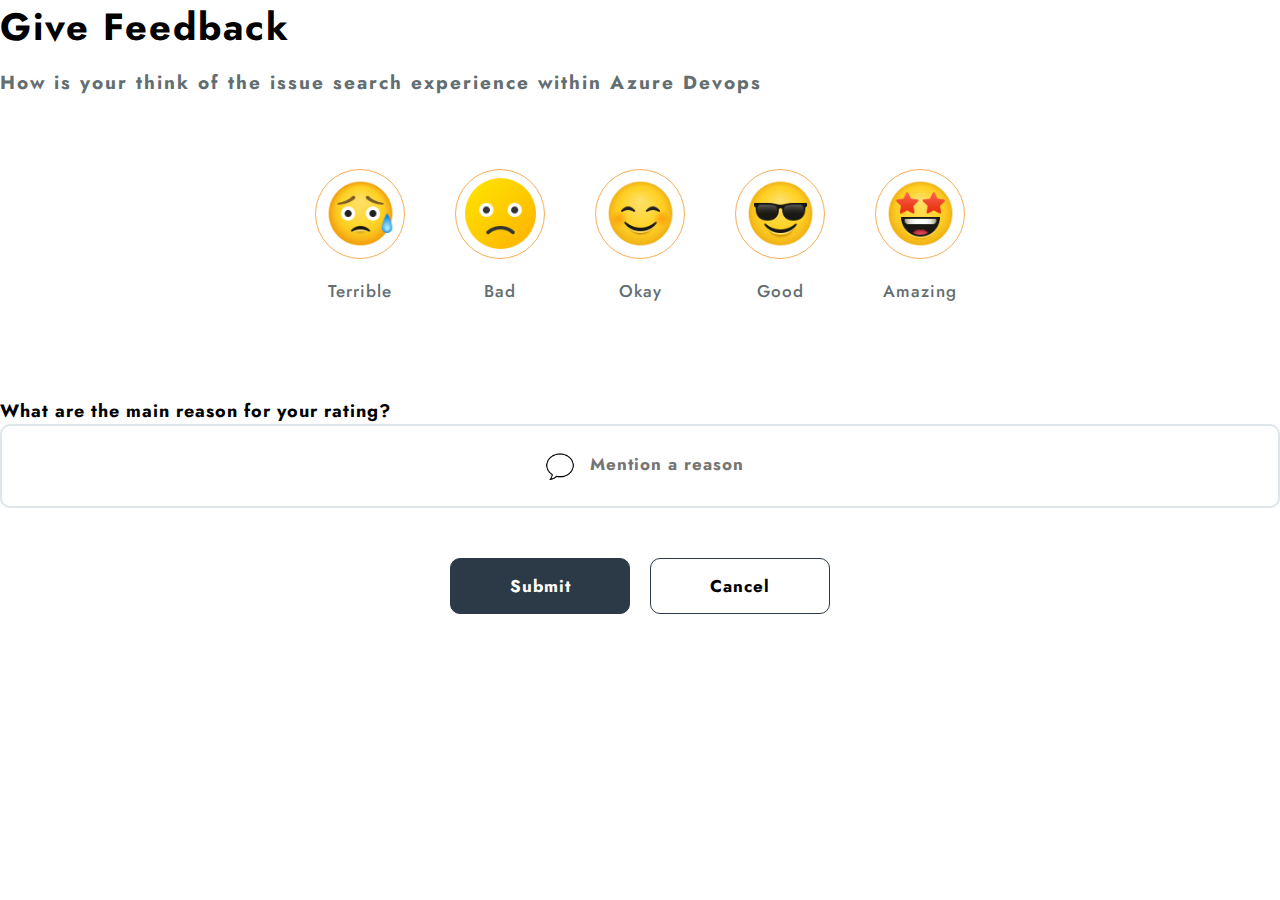
==== index.html @ 820bbb6a "Rename Feedback.html to index.html" ====
<!DOCTYPE html>
<html lang="en">
  <head>
    <meta charset="utf-8" />
    <meta name="viewport" content="width=device-width, initial-scale=1" />
    <title>Feedback</title>
    <!-- custom css -->
    <link rel="stylesheet" href="Style.css" />
    <!-- bootstrap css -->
    <link
      href="https://cdn.jsdelivr.net/npm/bootstrap@5.3.2/dist/css/bootstrap.min.css"
      rel="stylesheet"
      integrity="sha384-T3c6CoIi6uLrA9TneNEoa7RxnatzjcDSCmG1MXxSR1GAsXEV/Dwwykc2MPK8M2HN"
      crossorigin="anonymous"
    />
  </head>
  <body>
    <section class="container">
      <!-- head-row  -->
      <article class="row my-5">
        <div class="col-md-6 mx-auto text-center">
          <h1 class="Feedback-Heading">Give Feedback</h1>
          <p class="Feedback-Description">
            How is your think of the issue search experience within Azure Devops
          </p>
        </div>
      </article>

      <!-- tabs row -->

      <article class="row-emoji-div col-md-10 mx-auto">
        <div class="emojies">
          <div class="emoji-shape">
            <img src="./images/one.png" alt="" />
          </div>
          <p class="emoji-name" id="1">Terrible</p>
        </div>

        <div class="emojies">
          <div class="emoji-shape">
            <img src="./images/two.png" alt="" />
          </div>
          <p class="emoji-name" id="2">Bad</p>
        </div>

        <div class="emojies">
          <div class="emoji-shape">
            <img src="./images/okay.png" alt="" />
          </div>
          <p class="emoji-name" id="3">Okay</p>
        </div>

        <div class="emojies">
          <div class="emoji-shape">
            <img src="./images/good.png" alt="" />
          </div>
          <p class="emoji-name" id="4">Good</p>
        </div>

        <div class="emojies">
          <div class="emoji-shape">
            <img src="./images/amaz.png" alt="" />
          </div>
          <p class="emoji-name" id="5">Amazing</p>
        </div>
      </article>

      <article class="row col-md-6 emoji-name-show mx-auto">
        <h3 id="demo"></h3>
      </article>

      <!-- input row -->

      <article class="row col-md-8 mx-auto">
        <div class="mb-3 col-md-11 mx-auto">
          <label for="exampleFormControlInput1" class="form-label"
            >What are the main reason for your rating?
          </label>
          <div class="input-setting">
            <img src="./images/chat.png" class="chat-img" alt="" />
            <input
              type="email"
              class="form-control"
              id="exampleFormControlInput1"
              placeholder="Mention a reason for your rating"
            />
          </div>
        </div>
      </article>

      <!-- btn-section  -->

      <article class="row col-md-8 mx-auto btn-row">
        <button class="btn-submit">Submit</button>
        <button class="btn-cancel">Cancel</button>
      </article>
    </section>
    <!-- bootstrap css -->

    <script
      src="https://cdn.jsdelivr.net/npm/bootstrap@5.3.2/dist/js/bootstrap.bundle.min.js"
      integrity="sha384-C6RzsynM9kWDrMNeT87bh95OGNyZPhcTNXj1NW7RuBCsyN/o0jlpcV8Qyq46cDfL"
      crossorigin="anonymous"
    ></script>

    <script>
      const emojies = document.querySelectorAll(".emoji-shape");
      let selectedEmoji = null;
      var demo = document.getElementById('demo');
    
      emojies.forEach(function (btn) {
        btn.addEventListener("click", function (e) {
          const question = e.currentTarget;
          var emojiName = question.nextElementSibling.id;
          if (selectedEmoji === question) {
            // If the clicked emoji is already selected, deselect it
            question.classList.remove("add-change");
            question.nextElementSibling.classList.remove("color-red");
            selectedEmoji = null;
            demo.innerHTML = "";
            demo.style.display="none"
           
          } else {
            if (selectedEmoji !== null) {
              // Deselect the previously selected emoji
              selectedEmoji.classList.remove("add-change");
              selectedEmoji.nextElementSibling.classList.remove("color-red");
              demo.innerHTML = " ";
              demo.style.display="none"
            }
    
            // Select the clicked emoji
            question.classList.add("add-change");
            demo.innerHTML = "You Selected: " + emojiName;
            demo.style.display="Block"
            question.nextElementSibling.classList.add("color-red");
            selectedEmoji = question;
          }
        });
      });
    </script>
    

  </body>
</html>
---- Style.css ----
@import url("https://fonts.googleapis.com/css2?family=Josefin+Sans:ital,wght@0,300;0,400;1,200&family=Jost:wght@200;300&family=Mooli&family=Roboto:wght@100;300;400;500&display=swap");

* {
  margin: 0;
  padding: 0;
  box-sizing: border-box;
  /* font-family: "Josefin Sans", sans-serif; */
  font-family: "Jost", sans-serif;
  /* font-family: "Mooli", sans-serif; */
  /* font-family: "Roboto", sans-serif; */
}

.box{
    max-width: 1000px;
    background-color: aqua;
}

.Feedback-Heading{
    letter-spacing: 2px;
    font-weight: bold;
    line-height: 1.4;
    font-size: 38px;
}

.Feedback-Description{
    letter-spacing: 2px;
    font-weight: bold;
    margin-top: 15px;
    font-size: 19px;
    line-height: 1.6;
    color: rgb(99, 110, 114);
}

.row-main-div{
    display: flex;
    justify-content: space-evenly;
    align-items: center;
    flex-wrap: wrap;
    margin-top: 70px;
    /* background-color: azure; */
}

.row-emoji-div{
    display: flex;
    justify-content: center;
    align-items: center;
    flex-wrap: wrap;
    margin: 45px auto;
}
.emojies{
    margin: 20px;
    text-align: center;
    /* background-color: aqua; */
    padding: 5px;
}
.emoji-shape{
    width: 90px;
    height: 90px;
     border: 1px solid rgb(247, 174, 85); 
     border-radius: 50%;
     display: flex;
     justify-content: center;
     align-items: center;
     transition: all 0.3s;
     margin-bottom: 20px;
}
.emoji-shape:hover{
    background-color: rgb(233, 233, 134);
    border-color: rgb(233, 233, 134);
   
}
.emoji-shape > img{
    width: 85px;
    height:85px;
}

.emoji-name{
    font-size: 17px;
    letter-spacing: 1px;
    font-weight: 500;
    color: rgb(99, 110, 114);
}

.emoji-name-show{
    margin-bottom:70px;
    text-align: center !important;
   
}
.emoji-name-show > h3{
    font-size: 20px;
    letter-spacing: 3px;
    text-align: center;
    margin: auto; 
    padding: 8px 15px;
    border-radius: 10px;
    font-weight: 300;
    background-color: rgb(44, 58, 71);
    width: 230px;
    color: white;
    display: none;
}
.add-bg{
    background-color: rgb(240, 108, 128);
    color: white;
}

.add-change{
    background-color: rgb(233, 233, 134);
    border-color: red;
}
.color-red{
    color: red;
    font-weight: bold;
}
.num{
    width: 75px;
    height: 75px;
    display: flex;
    justify-content: center;align-items: center;
    border: 2px solid rgb(223, 230, 233);
    margin:  10px;
    border-radius: 50%;
}
.num:hover{
    background-color: rgb(240, 108, 128);
    color: white;
    border-color:rgb(240, 108, 128) ;
    cursor: pointer;
}
.likely-text{
    font-weight: bold;
    letter-spacing: 1px;
    padding: 2px 5px ;
}

.input-row{
margin: 40px auto !important;
border: 2px solid rgb(223, 230, 233);
padding: 15px;
display: flex ;
justify-content: space-between;
align-items: center;
border-radius: 15px;
flex-wrap: wrap;
}
.input-row > input{
    /* width: 85% ; */
    height: 50px;
    padding: 5px;
    border: none;
    padding: 0px 20px;
    outline: none;
    font-size: 20px;
    font-weight: bold;
    letter-spacing: 1px;
}
.input-row > input::placeholder{
    font-size: 20px;
    font-weight: bold;
    letter-spacing: 1px;
}
.input-row > button{
    /* width: 12.5%; */
    height: 50px;
    border: none;
    background-color: rgb(44, 58, 71);
    color: white;
    border-radius: 10px;
    font-size: 20px;
    letter-spacing: 1px;  
}
.form-label{
    font-weight: bold;
    font-size: 18px;
    letter-spacing: 1px;
    margin-bottom: 5px;
}
#exampleFormControlInput1{
    height: 60px;
    outline: none !important;
    border: none;
    box-shadow: none;
}
#exampleFormControlInput1::placeholder{
    font-weight: bold;
    letter-spacing: 1px;
    font-size: 17px;
}
.chat-img{
    width: 30px;
    margin: 0 15px;
}
.input-setting{
    display: flex;
    align-items: center;
    justify-content: center;
    border: 2px solid rgb(223, 230, 233);
    padding: 10px;
    border-radius: 10px;
}
.btn-row{
    margin: 40px 0 !important;
    display: flex !important;
    justify-content: center;
    flex-wrap: wrap;
}
.btn-row > button{
    width: 180px;
    border: 1px solid rgb(44, 58, 71);
    margin: 10px;
    font-size: 17px;
    font-weight: bold;
    letter-spacing: 1px;
    padding: 15px 30px;
    border-radius: 10px;
}
.btn-row .btn-submit{
    background-color: rgb(44, 58, 71);
    color: white;
}
.btn-row .btn-submit:hover{
    background-color: white;
    color: rgb(44, 58, 71);
}
.btn-row .btn-cancel:hover{
    background-color: rgb(44, 58, 71);
    color: white;
}

.btn-row .btn-cancel{
    background-color: #fff;
}
@media screen and (max-width: 600px) {
    .Feedback-Heading {font-size: 25px;}
    .Feedback-Description{font-size: 16px;}
    .row-main-div{justify-content: center;}
    .likely-text{font-size: 12px;}
    .input-row > input{margin-bottom: 10px;}
    .input-row > input::placeholder{font-size: 15px;}
    .input-row > button{height: 45px; border-radius: 7px; width: 90px; font-size: 15px;}
    .num h1{font-size: 20px; margin-top: 5px;}
    .num{  width: 60px;  height: 60px; }
    .emojies{margin: 10px; padding: 2px;}
    .emoji-shape{width: 70px;height: 70px;}
    .emoji-shape > img { width: 60px; height: 60px;}
    .form-label{font-size: 15px;margin-bottom: 15px;}
    .input-setting{padding: 5px;}
    #exampleFormControlInput1::placeholder{font: size 15px; }
    .chat-img{margin: 0 5px;}
    .btn-row > button{width: 140px; font-size: 15px; }
 
}
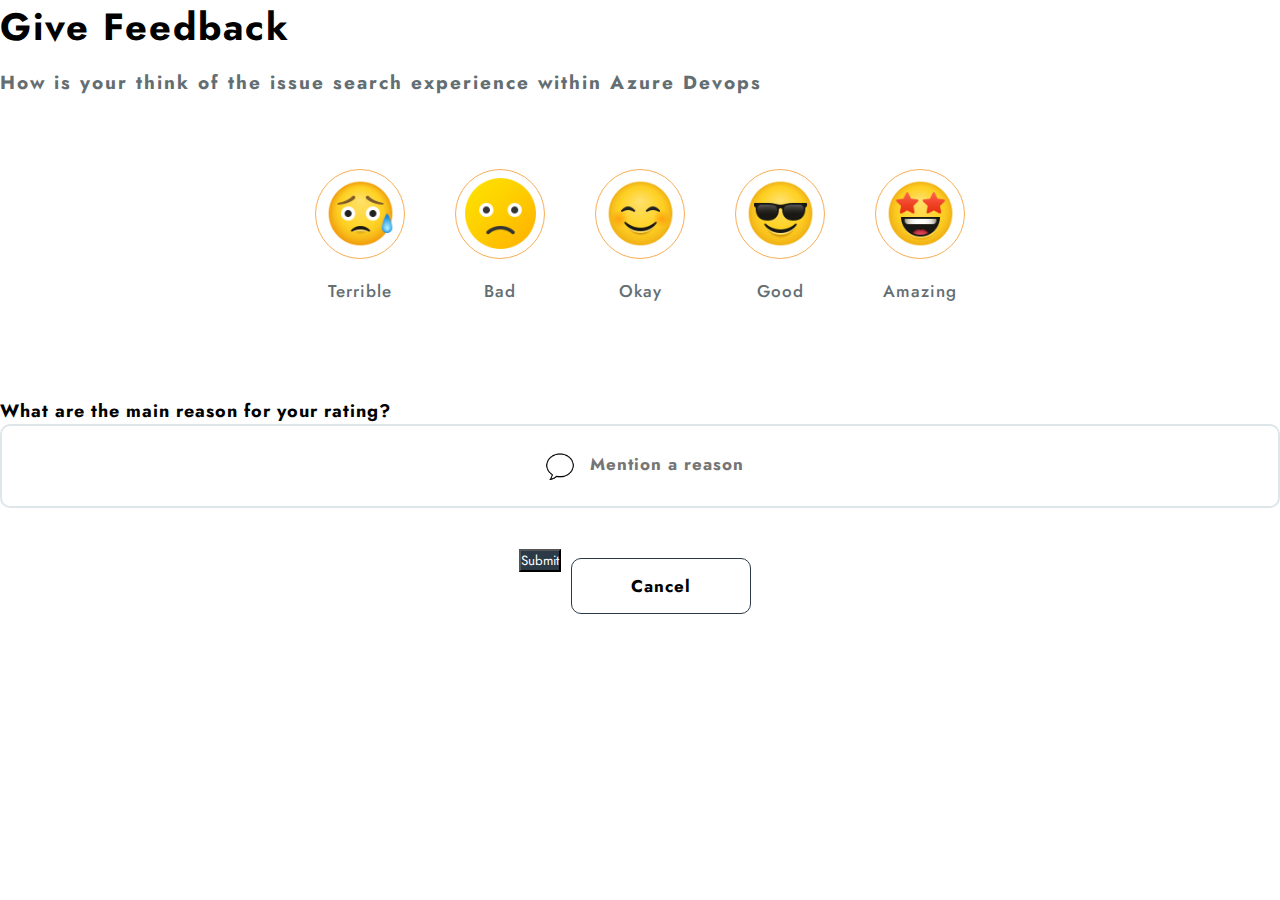
==== commit 8b805f7e: "Update index.html" ====
--- a/index.html
+++ b/index.html
@@ -91,7 +91,10 @@
       <!-- btn-section  -->
 
       <article class="row col-md-8 mx-auto btn-row">
-        <button class="btn-submit">Submit</button>
+        <a href="./Give-Feeback.html">
+           <button class="btn-submit">Submit</button>
+        </a>
+       
         <button class="btn-cancel">Cancel</button>
       </article>
     </section>
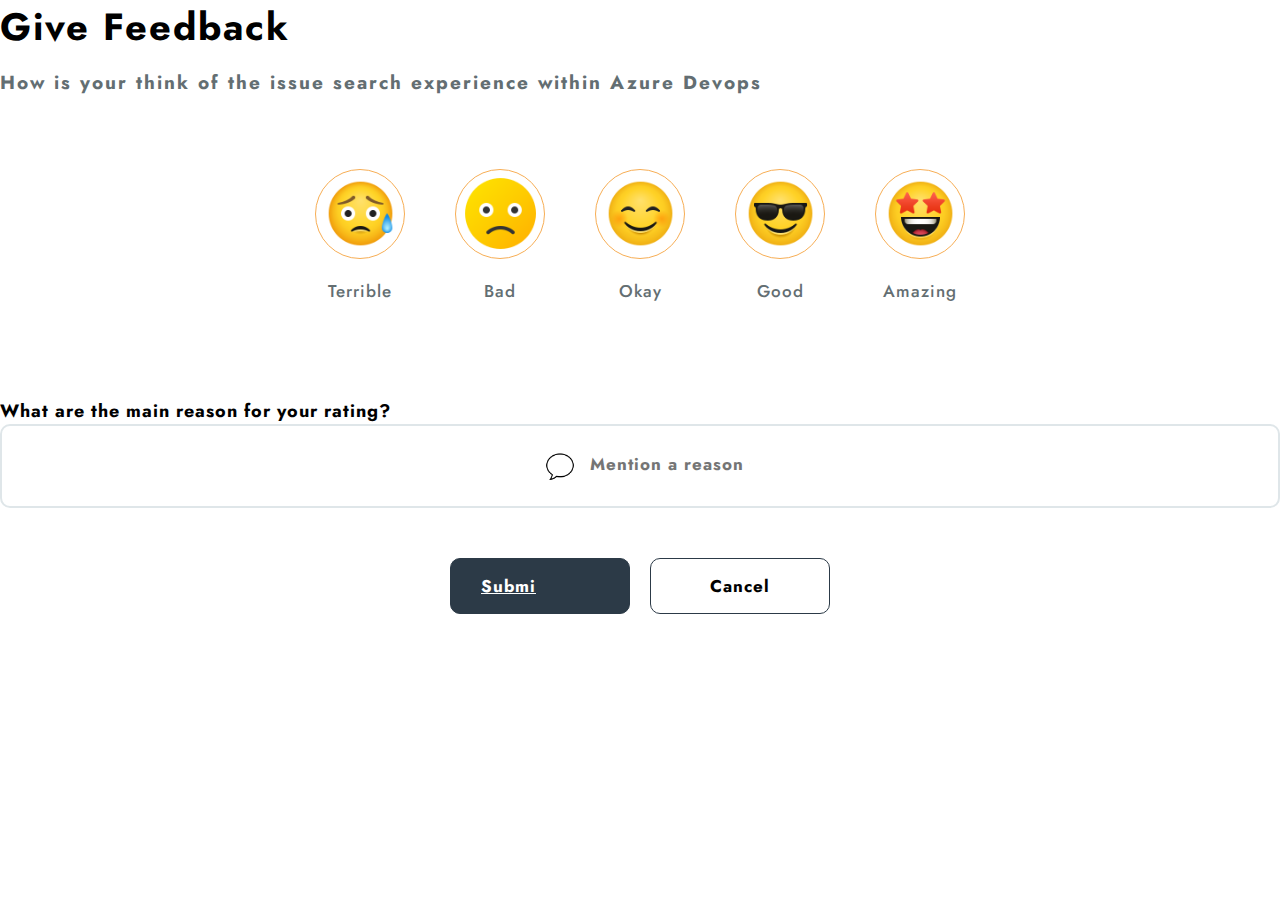
==== commit f2e2a04b: "Update index.html" ====
--- a/index.html
+++ b/index.html
@@ -91,8 +91,8 @@
       <!-- btn-section  -->
 
       <article class="row col-md-8 mx-auto btn-row">
-        <a href="./Give-Feeback.html">
-           <button class="btn-submit">Submit</button>
+        <a href="./Give-Feeback.html" class="btn-submit">
+          Submi
         </a>
        
         <button class="btn-cancel">Cancel</button>
--- a/Style.css
+++ b/Style.css
@@ -203,8 +203,32 @@
     display: flex !important;
     justify-content: center;
     flex-wrap: wrap;
-}
-.btn-row > button{
+  width:100%;
+}
+
+.btn-row .btn-submit{
+    background-color: rgb(44, 58, 71);
+    color: white;
+   width: 180px;
+    border: 1px solid rgb(44, 58, 71);
+    margin: 10px;
+    font-size: 17px;
+    font-weight: bold;
+    letter-spacing: 1px;
+    padding: 15px 30px;
+    border-radius: 10px;
+}
+.btn-row .btn-submit:hover{
+    background-color: white;
+    color: rgb(44, 58, 71);
+}
+.btn-row .btn-cancel:hover{
+    background-color: rgb(44, 58, 71);
+    color: white;
+}
+
+.btn-row .btn-cancel{
+    background-color: #fff;
     width: 180px;
     border: 1px solid rgb(44, 58, 71);
     margin: 10px;
@@ -213,22 +237,6 @@
     letter-spacing: 1px;
     padding: 15px 30px;
     border-radius: 10px;
-}
-.btn-row .btn-submit{
-    background-color: rgb(44, 58, 71);
-    color: white;
-}
-.btn-row .btn-submit:hover{
-    background-color: white;
-    color: rgb(44, 58, 71);
-}
-.btn-row .btn-cancel:hover{
-    background-color: rgb(44, 58, 71);
-    color: white;
-}
-
-.btn-row .btn-cancel{
-    background-color: #fff;
 }
 @media screen and (max-width: 600px) {
     .Feedback-Heading {font-size: 25px;}
@@ -249,4 +257,4 @@
     .chat-img{margin: 0 5px;}
     .btn-row > button{width: 140px; font-size: 15px; }
  
-}+}
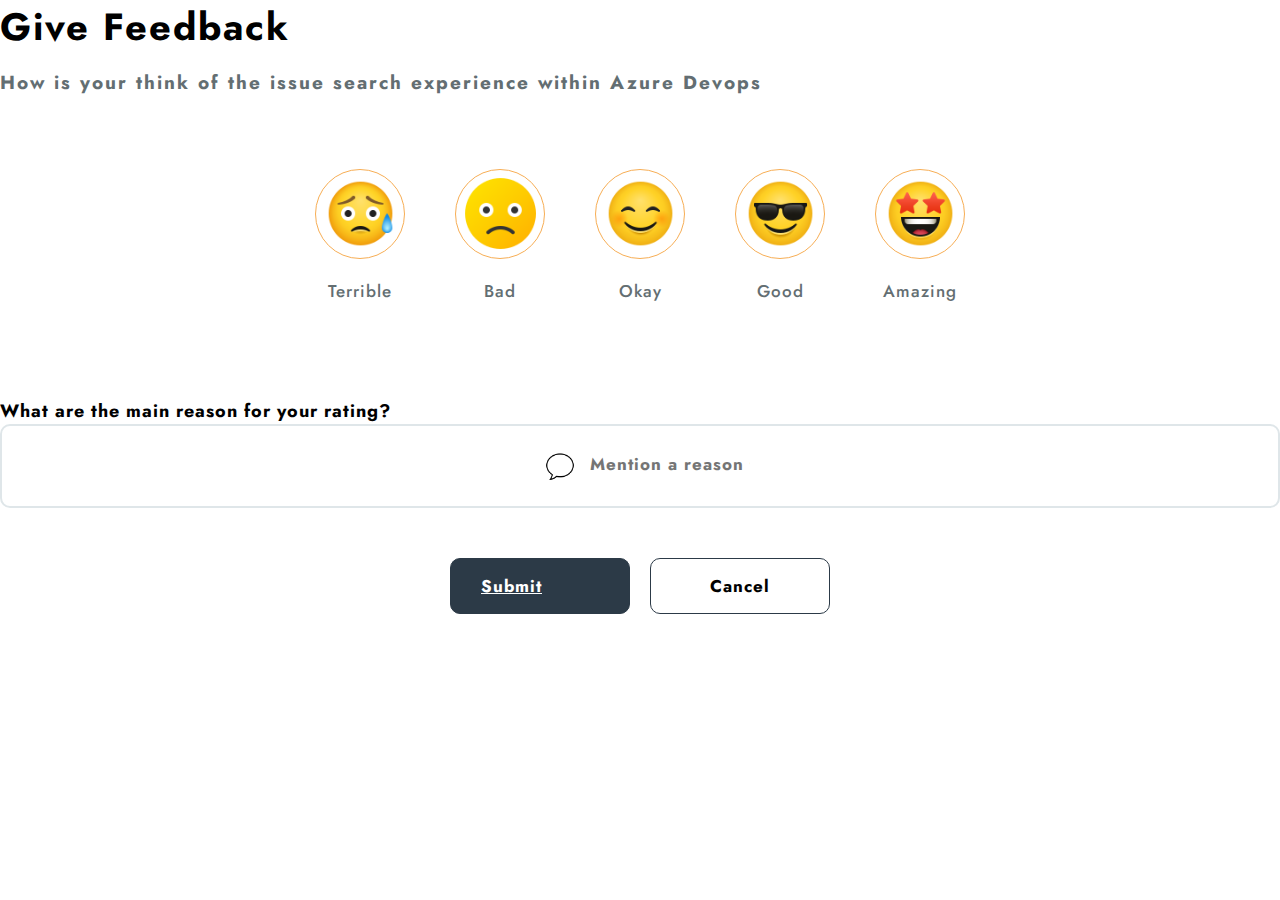
==== commit dfbfcb71: "Update index.html" ====
--- a/index.html
+++ b/index.html
@@ -92,7 +92,7 @@
 
       <article class="row col-md-8 mx-auto btn-row">
         <a href="./Give-Feeback.html" class="btn-submit">
-          Submi
+          Submit
         </a>
        
         <button class="btn-cancel">Cancel</button>
